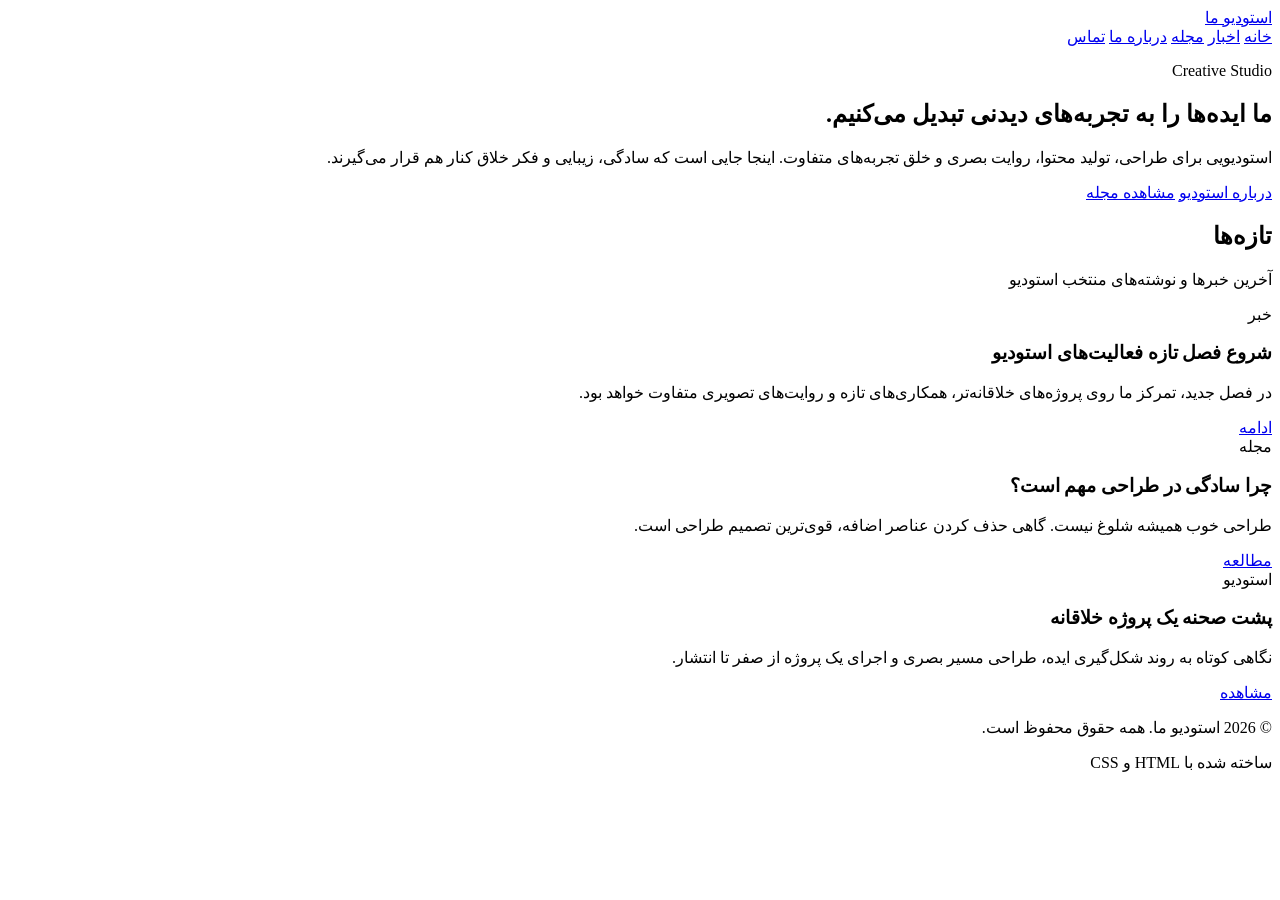
==== index.html @ 053182e9 "Create index.html" ====
<!DOCTYPE html>
<html lang="fa" dir="rtl">
<head>
  <meta charset="UTF-8">
  <meta name="viewport" content="width=device-width, initial-scale=1.0">
  <title>استودیو ما</title>
  <link rel="stylesheet" href="style.css">
</head>
<body>

  <header class="site-header">
    <div class="container nav">
      <a href="index.html" class="logo">استودیو ما</a>

      <nav>
        <a href="index.html">خانه</a>
        <a href="news.html">اخبار</a>
        <a href="magazine.html">مجله</a>
        <a href="about.html">درباره ما</a>
        <a href="contact.html">تماس</a>
      </nav>
    </div>
  </header>

  <main>
    <section class="hero">
      <div class="container hero-content">
        <p class="eyebrow">Creative Studio</p>
        <h1>ما ایده‌ها را به تجربه‌های دیدنی تبدیل می‌کنیم.</h1>
        <p>
          استودیویی برای طراحی، تولید محتوا، روایت بصری و خلق تجربه‌های متفاوت.
          اینجا جایی است که سادگی، زیبایی و فکر خلاق کنار هم قرار می‌گیرند.
        </p>

        <div class="hero-actions">
          <a href="about.html" class="btn primary">درباره استودیو</a>
          <a href="magazine.html" class="btn secondary">مشاهده مجله</a>
        </div>
      </div>
    </section>

    <section class="container section">
      <div class="section-title">
        <h2>تازه‌ها</h2>
        <p>آخرین خبرها و نوشته‌های منتخب استودیو</p>
      </div>

      <div class="grid">
        <article class="card">
          <span>خبر</span>
          <h3>شروع فصل تازه فعالیت‌های استودیو</h3>
          <p>در فصل جدید، تمرکز ما روی پروژه‌های خلاقانه‌تر، همکاری‌های تازه و روایت‌های تصویری متفاوت خواهد بود.</p>
          <a href="news.html">ادامه</a>
        </article>

        <article class="card">
          <span>مجله</span>
          <h3>چرا سادگی در طراحی مهم است؟</h3>
          <p>طراحی خوب همیشه شلوغ نیست. گاهی حذف کردن عناصر اضافه، قوی‌ترین تصمیم طراحی است.</p>
          <a href="magazine.html">مطالعه</a>
        </article>

        <article class="card">
          <span>استودیو</span>
          <h3>پشت صحنه یک پروژه خلاقانه</h3>
          <p>نگاهی کوتاه به روند شکل‌گیری ایده، طراحی مسیر بصری و اجرای یک پروژه از صفر تا انتشار.</p>
          <a href="magazine.html">مشاهده</a>
        </article>
      </div>
    </section>
  </main>

  <footer>
    <div class="container footer-content">
      <p>© 2026 استودیو ما. همه حقوق محفوظ است.</p>
      <p>ساخته شده با HTML و CSS</p>
    </div>
  </footer>

</body>
</html>
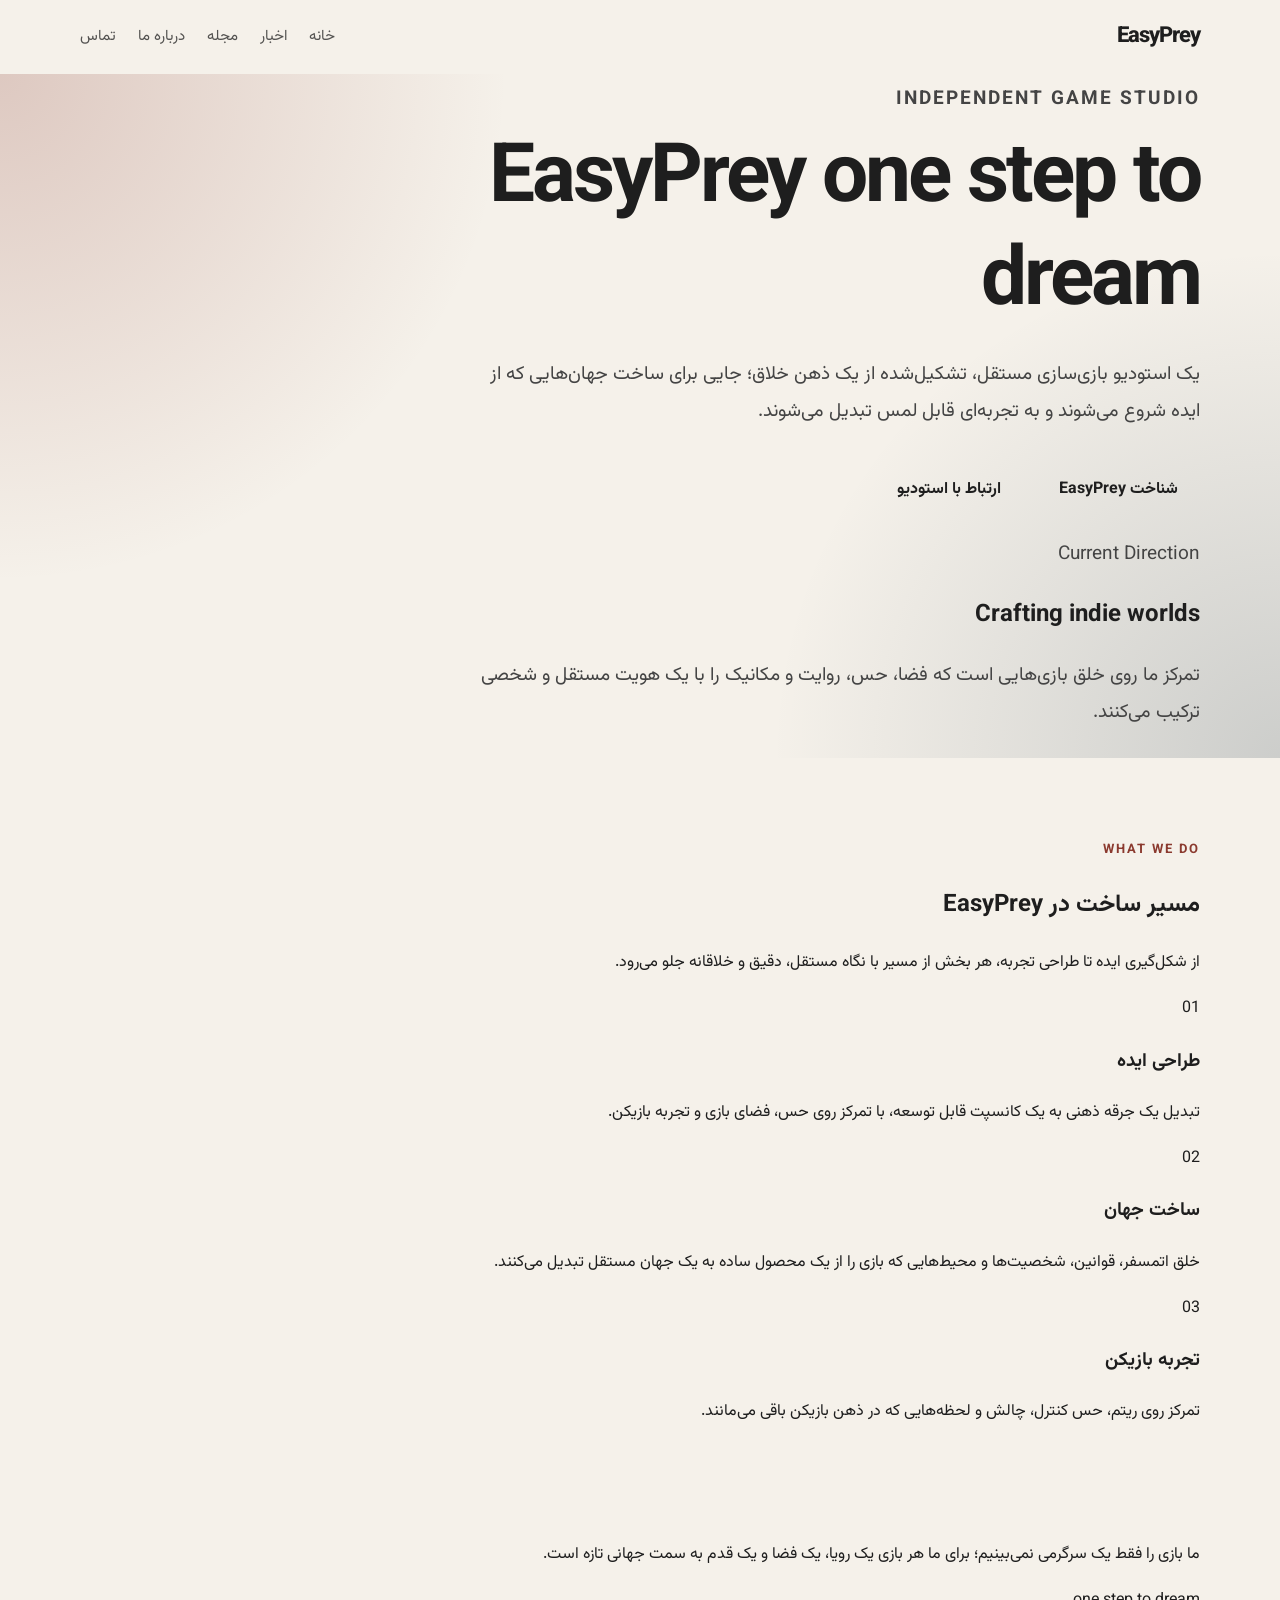
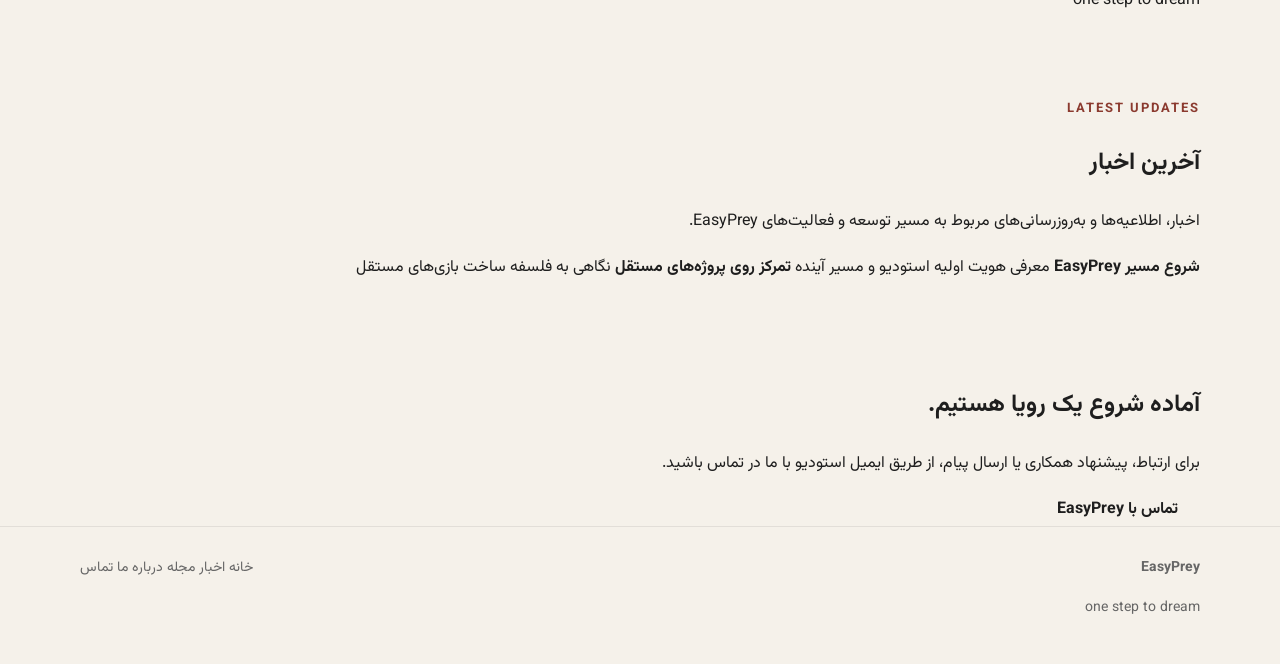
==== commit 416d33dd: "Update index.html" ====
--- a/index.html
+++ b/index.html
@@ -1,19 +1,24 @@
 <!DOCTYPE html>
 <html lang="fa" dir="rtl">
 <head>
-  <meta charset="UTF-8">
-  <meta name="viewport" content="width=device-width, initial-scale=1.0">
-  <title>استودیو ما</title>
-  <link rel="stylesheet" href="style.css">
+  <meta charset="UTF-8" />
+  <meta name="viewport" content="width=device-width, initial-scale=1.0" />
+  <title>EasyPrey | one step to dream</title>
+  <link rel="stylesheet" href="style.css" />
 </head>
 <body>
 
-  <header class="site-header">
+  <div class="site-bg"></div>
+
+  <header class="header">
     <div class="container nav">
-      <a href="index.html" class="logo">استودیو ما</a>
+      <a href="index.html" class="logo">
+        <span class="logo-mark"></span>
+        <span>EasyPrey</span>
+      </a>
 
-      <nav>
-        <a href="index.html">خانه</a>
+      <nav class="menu">
+        <a href="index.html" class="active">خانه</a>
         <a href="news.html">اخبار</a>
         <a href="magazine.html">مجله</a>
         <a href="about.html">درباره ما</a>
@@ -23,57 +28,131 @@
   </header>
 
   <main>
+
     <section class="hero">
-      <div class="container hero-content">
-        <p class="eyebrow">Creative Studio</p>
-        <h1>ما ایده‌ها را به تجربه‌های دیدنی تبدیل می‌کنیم.</h1>
-        <p>
-          استودیویی برای طراحی، تولید محتوا، روایت بصری و خلق تجربه‌های متفاوت.
-          اینجا جایی است که سادگی، زیبایی و فکر خلاق کنار هم قرار می‌گیرند.
-        </p>
+      <div class="container hero-grid">
+        <div class="hero-content">
+          <p class="eyebrow">Independent Game Studio</p>
+          <h1>
+            EasyPrey
+            <span>one step to dream</span>
+          </h1>
+          <p class="hero-text">
+            یک استودیو بازی‌سازی مستقل، تشکیل‌شده از یک ذهن خلاق؛ جایی برای ساخت جهان‌هایی که از ایده شروع می‌شوند و به تجربه‌ای قابل لمس تبدیل می‌شوند.
+          </p>
 
-        <div class="hero-actions">
-          <a href="about.html" class="btn primary">درباره استودیو</a>
-          <a href="magazine.html" class="btn secondary">مشاهده مجله</a>
+          <div class="hero-actions">
+            <a href="about.html" class="btn btn-primary">شناخت EasyPrey</a>
+            <a href="contact.html" class="btn btn-outline">ارتباط با استودیو</a>
+          </div>
+        </div>
+
+        <div class="hero-card">
+          <div class="orb"></div>
+          <p class="card-label">Current Direction</p>
+          <h2>Crafting indie worlds</h2>
+          <p>
+            تمرکز ما روی خلق بازی‌هایی است که فضا، حس، روایت و مکانیک را با یک هویت مستقل و شخصی ترکیب می‌کنند.
+          </p>
         </div>
       </div>
     </section>
 
-    <section class="container section">
-      <div class="section-title">
-        <h2>تازه‌ها</h2>
-        <p>آخرین خبرها و نوشته‌های منتخب استودیو</p>
-      </div>
+    <section class="section">
+      <div class="container">
+        <div class="section-head">
+          <p class="eyebrow">What We Do</p>
+          <h2>مسیر ساخت در EasyPrey</h2>
+          <p>
+            از شکل‌گیری ایده تا طراحی تجربه، هر بخش از مسیر با نگاه مستقل، دقیق و خلاقانه جلو می‌رود.
+          </p>
+        </div>
 
-      <div class="grid">
-        <article class="card">
-          <span>خبر</span>
-          <h3>شروع فصل تازه فعالیت‌های استودیو</h3>
-          <p>در فصل جدید، تمرکز ما روی پروژه‌های خلاقانه‌تر، همکاری‌های تازه و روایت‌های تصویری متفاوت خواهد بود.</p>
-          <a href="news.html">ادامه</a>
-        </article>
+        <div class="features">
+          <article class="feature-card">
+            <span>01</span>
+            <h3>طراحی ایده</h3>
+            <p>
+              تبدیل یک جرقه ذهنی به یک کانسپت قابل توسعه، با تمرکز روی حس، فضای بازی و تجربه بازیکن.
+            </p>
+          </article>
 
-        <article class="card">
-          <span>مجله</span>
-          <h3>چرا سادگی در طراحی مهم است؟</h3>
-          <p>طراحی خوب همیشه شلوغ نیست. گاهی حذف کردن عناصر اضافه، قوی‌ترین تصمیم طراحی است.</p>
-          <a href="magazine.html">مطالعه</a>
-        </article>
+          <article class="feature-card">
+            <span>02</span>
+            <h3>ساخت جهان</h3>
+            <p>
+              خلق اتمسفر، قوانین، شخصیت‌ها و محیط‌هایی که بازی را از یک محصول ساده به یک جهان مستقل تبدیل می‌کنند.
+            </p>
+          </article>
 
-        <article class="card">
-          <span>استودیو</span>
-          <h3>پشت صحنه یک پروژه خلاقانه</h3>
-          <p>نگاهی کوتاه به روند شکل‌گیری ایده، طراحی مسیر بصری و اجرای یک پروژه از صفر تا انتشار.</p>
-          <a href="magazine.html">مشاهده</a>
-        </article>
+          <article class="feature-card">
+            <span>03</span>
+            <h3>تجربه بازیکن</h3>
+            <p>
+              تمرکز روی ریتم، حس کنترل، چالش و لحظه‌هایی که در ذهن بازیکن باقی می‌مانند.
+            </p>
+          </article>
+        </div>
       </div>
     </section>
+
+    <section class="manifest">
+      <div class="container">
+        <p>
+          ما بازی را فقط یک سرگرمی نمی‌بینیم؛ برای ما هر بازی یک رویا، یک فضا و یک قدم به سمت جهانی تازه است.
+        </p>
+        <span>one step to dream</span>
+      </div>
+    </section>
+
+    <section class="section">
+      <div class="container split">
+        <div>
+          <p class="eyebrow">Latest Updates</p>
+          <h2>آخرین اخبار</h2>
+          <p>
+            اخبار، اطلاعیه‌ها و به‌روزرسانی‌های مربوط به مسیر توسعه و فعالیت‌های EasyPrey.
+          </p>
+        </div>
+
+        <div class="mini-list">
+          <a href="news.html">
+            <strong>شروع مسیر EasyPrey</strong>
+            <span>معرفی هویت اولیه استودیو و مسیر آینده</span>
+          </a>
+          <a href="news.html">
+            <strong>تمرکز روی پروژه‌های مستقل</strong>
+            <span>نگاهی به فلسفه ساخت بازی‌های مستقل</span>
+          </a>
+        </div>
+      </div>
+    </section>
+
+    <section class="cta">
+      <div class="container cta-box">
+        <h2>آماده شروع یک رویا هستیم.</h2>
+        <p>
+          برای ارتباط، پیشنهاد همکاری یا ارسال پیام، از طریق ایمیل استودیو با ما در تماس باشید.
+        </p>
+        <a href="contact.html" class="btn btn-primary">تماس با EasyPrey</a>
+      </div>
+    </section>
+
   </main>
 
-  <footer>
+  <footer class="footer">
     <div class="container footer-content">
-      <p>© 2026 استودیو ما. همه حقوق محفوظ است.</p>
-      <p>ساخته شده با HTML و CSS</p>
+      <div>
+        <strong>EasyPrey</strong>
+        <p>one step to dream</p>
+      </div>
+      <div class="footer-links">
+        <a href="index.html">خانه</a>
+        <a href="news.html">اخبار</a>
+        <a href="magazine.html">مجله</a>
+        <a href="about.html">درباره ما</a>
+        <a href="contact.html">تماس</a>
+      </div>
     </div>
   </footer>
 
--- a/style.css
+++ b/style.css
@@ -0,0 +1,345 @@
+@import url('https://fonts.googleapis.com/css2?family=Vazirmatn:wght@300;400;500;700;800&display=swap');
+
+* {
+  box-sizing: border-box;
+}
+
+body {
+  margin: 0;
+  font-family: 'Vazirmatn', sans-serif;
+  background: #f5f1ea;
+  color: #1e1e1e;
+  line-height: 1.9;
+}
+
+a {
+  color: inherit;
+  text-decoration: none;
+}
+
+.container {
+  width: min(1120px, 90%);
+  margin: 0 auto;
+}
+
+.site-header {
+  position: sticky;
+  top: 0;
+  z-index: 10;
+  background: rgba(245, 241, 234, 0.88);
+  backdrop-filter: blur(14px);
+  border-bottom: 1px solid rgba(0, 0, 0, 0.08);
+}
+
+.nav {
+  height: 74px;
+  display: flex;
+  align-items: center;
+  justify-content: space-between;
+}
+
+.logo {
+  font-weight: 800;
+  font-size: 22px;
+  letter-spacing: -1px;
+}
+
+nav {
+  display: flex;
+  gap: 22px;
+  font-size: 15px;
+}
+
+nav a {
+  opacity: 0.75;
+  transition: 0.25s;
+}
+
+nav a:hover {
+  opacity: 1;
+  color: #8b3a2f;
+}
+
+.hero {
+  min-height: 76vh;
+  display: flex;
+  align-items: center;
+  background:
+    radial-gradient(circle at top left, rgba(139, 58, 47, 0.22), transparent 35%),
+    radial-gradient(circle at bottom right, rgba(20, 44, 62, 0.18), transparent 35%);
+}
+
+.hero-content {
+  max-width: 820px;
+}
+
+.eyebrow {
+  margin: 0 0 12px;
+  color: #8b3a2f;
+  font-weight: 700;
+  letter-spacing: 2px;
+  text-transform: uppercase;
+  font-size: 13px;
+}
+
+h1 {
+  font-size: clamp(42px, 7vw, 82px);
+  line-height: 1.25;
+  margin: 0 0 22px;
+  letter-spacing: -3px;
+}
+
+.hero p {
+  font-size: 19px;
+  max-width: 720px;
+  color: #444;
+}
+
+.hero-actions {
+  display: flex;
+  gap: 14px;
+  margin-top: 32px;
+  flex-wrap: wrap;
+}
+
+.btn {
+  padding: 13px 22px;
+  border-radius: 999px;
+  font-weight: 700;
+  transition: 0.25s;
+}
+
+.btn.primary {
+  background: #1e1e1e;
+  color: #fff;
+}
+
+.btn.primary:hover {
+  background: #8b3a2f;
+}
+
+.btn.secondary {
+  border: 1px solid #1e1e1e;
+}
+
+.btn.secondary:hover {
+  background: #1e1e1e;
+  color: #fff;
+}
+
+.section {
+  padding: 80px 0;
+}
+
+.section-title {
+  margin-bottom: 30px;
+}
+
+.section-title h2 {
+  font-size: 36px;
+  margin: 0;
+}
+
+.section-title p {
+  color: #666;
+  margin: 4px 0 0;
+}
+
+.grid {
+  display: grid;
+  grid-template-columns: repeat(3, 1fr);
+  gap: 22px;
+}
+
+.card {
+  background: #fffaf2;
+  border: 1px solid rgba(0, 0, 0, 0.08);
+  border-radius: 28px;
+  padding: 28px;
+  min-height: 260px;
+  transition: 0.25s;
+}
+
+.card:hover {
+  transform: translateY(-6px);
+  box-shadow: 0 24px 50px rgba(0, 0, 0, 0.08);
+}
+
+.card span {
+  display: inline-block;
+  color: #8b3a2f;
+  font-size: 13px;
+  font-weight: 700;
+  margin-bottom: 18px;
+}
+
+.card h3 {
+  font-size: 24px;
+  line-height: 1.5;
+  margin: 0 0 12px;
+}
+
+.card p {
+  color: #555;
+  margin-bottom: 20px;
+}
+
+.card a {
+  font-weight: 700;
+  color: #8b3a2f;
+}
+
+.page {
+  padding: 70px 0 100px;
+}
+
+.page-title {
+  max-width: 760px;
+  margin-bottom: 45px;
+}
+
+.page-title h1 {
+  font-size: clamp(42px, 6vw, 72px);
+  margin-bottom: 12px;
+}
+
+.page-title p {
+  color: #555;
+  font-size: 18px;
+}
+
+.list {
+  display: grid;
+  gap: 20px;
+}
+
+.post {
+  background: #fffaf2;
+  border-radius: 26px;
+  padding: 30px;
+  border: 1px solid rgba(0, 0, 0, 0.08);
+}
+
+.post .date {
+  color: #8b3a2f;
+  font-weight: 700;
+  font-size: 14px;
+  margin-bottom: 10px;
+}
+
+.post h2 {
+  margin: 0 0 10px;
+  font-size: 28px;
+}
+
+.post p {
+  color: #555;
+  margin: 0;
+}
+
+.magazine-grid .large-card {
+  min-height: 340px;
+}
+
+.about-box,
+.contact-box {
+  background: #fffaf2;
+  border-radius: 32px;
+  padding: 36px;
+  border: 1px solid rgba(0, 0, 0, 0.08);
+}
+
+.about-box h2,
+.contact-box h2 {
+  font-size: 32px;
+  margin-top: 0;
+}
+
+.about-box p,
+.contact-box p {
+  color: #555;
+}
+
+.values {
+  display: grid;
+  grid-template-columns: repeat(3, 1fr);
+  gap: 18px;
+  margin-top: 22px;
+}
+
+.values div,
+.note {
+  background: #1e1e1e;
+  color: #fff;
+  border-radius: 26px;
+  padding: 26px;
+}
+
+.values h3,
+.note h3 {
+  margin-top: 0;
+}
+
+.values p,
+.note p {
+  color: rgba(255, 255, 255, 0.72);
+}
+
+.contact-box {
+  display: grid;
+  grid-template-columns: 1fr 1fr;
+  gap: 24px;
+}
+
+.contact-box a {
+  color: #8b3a2f;
+  font-weight: 700;
+}
+
+footer {
+  border-top: 1px solid rgba(0, 0, 0, 0.08);
+  padding: 28px 0;
+}
+
+.footer-content {
+  display: flex;
+  justify-content: space-between;
+  gap: 20px;
+  color: #666;
+  font-size: 14px;
+}
+
+@media (max-width: 800px) {
+  .nav {
+    height: auto;
+    padding: 18px 0;
+    flex-direction: column;
+    gap: 12px;
+  }
+
+  nav {
+    flex-wrap: wrap;
+    justify-content: center;
+    gap: 12px;
+  }
+
+  .hero {
+    min-height: auto;
+    padding: 80px 0;
+  }
+
+  h1 {
+    letter-spacing: -1px;
+  }
+
+  .grid,
+  .values,
+  .contact-box {
+    grid-template-columns: 1fr;
+  }
+
+  .footer-content {
+    flex-direction: column;
+    text-align: center;
+  }
+}
